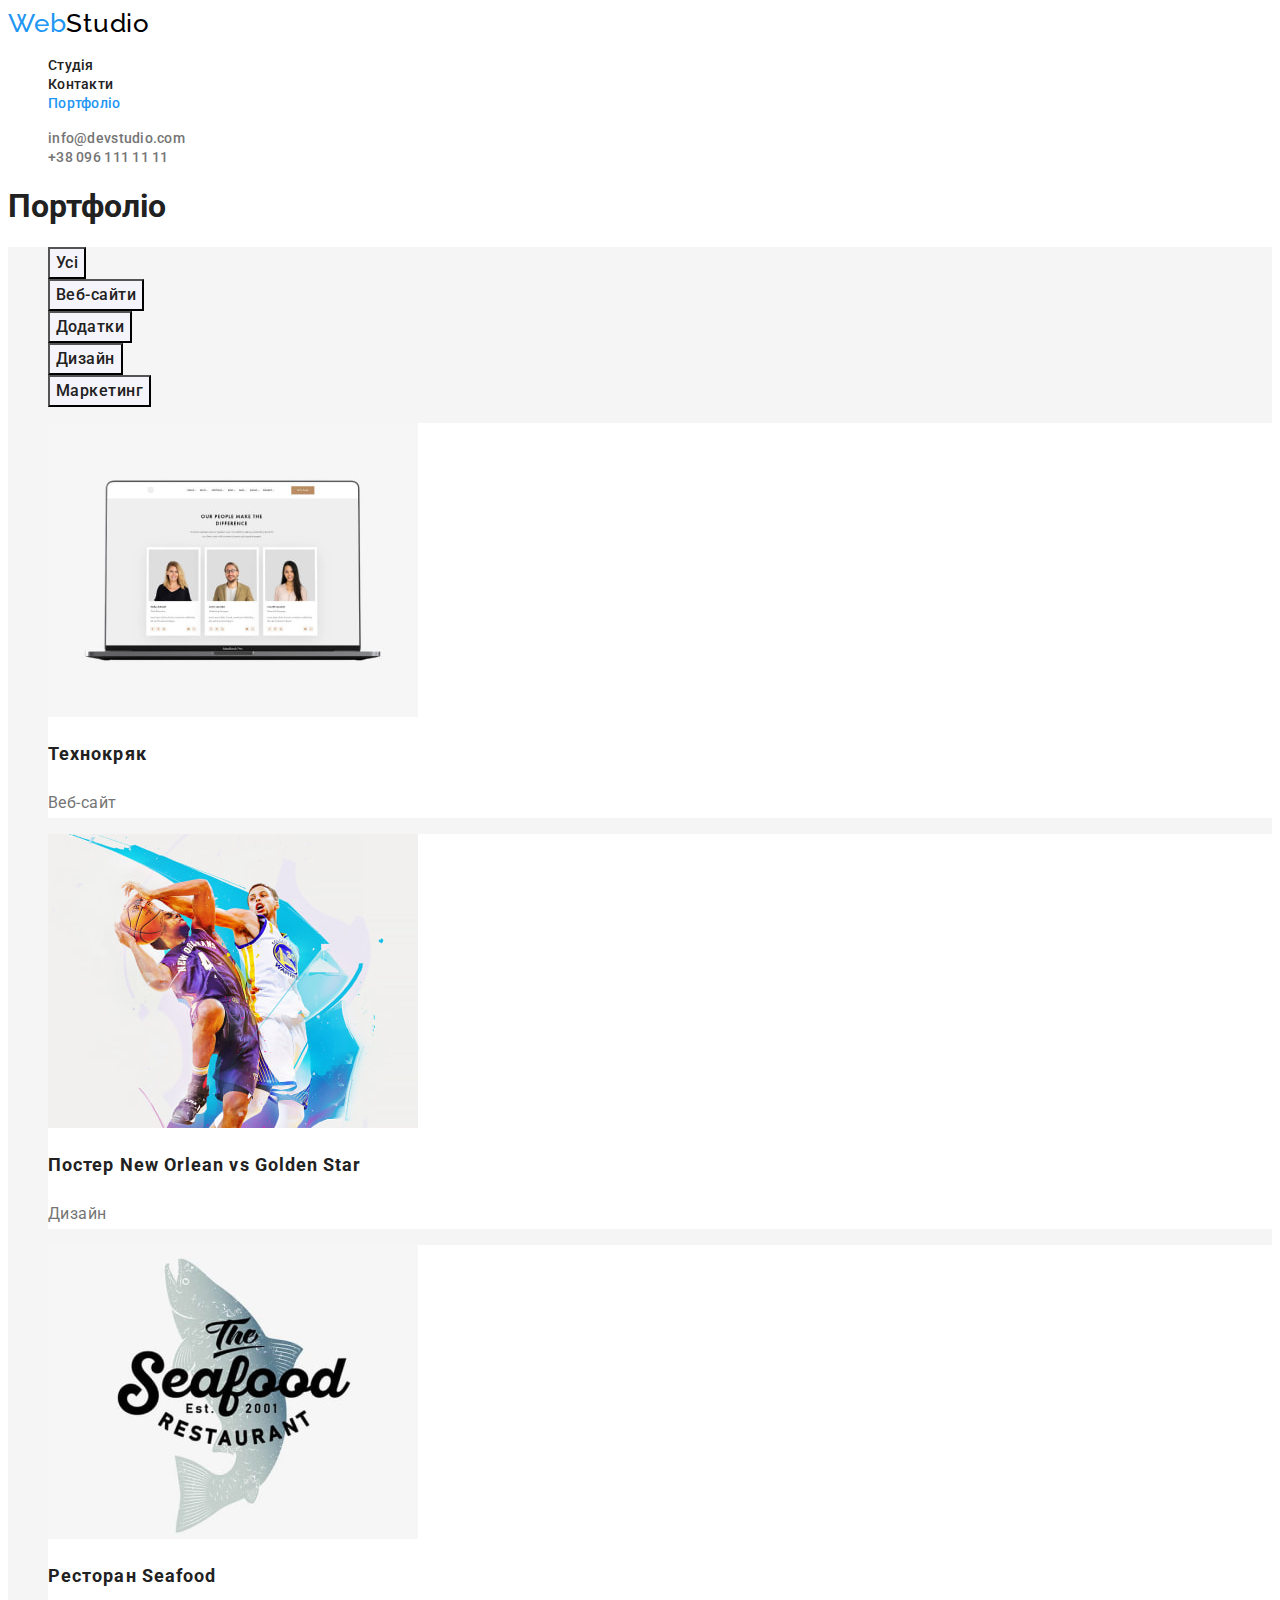
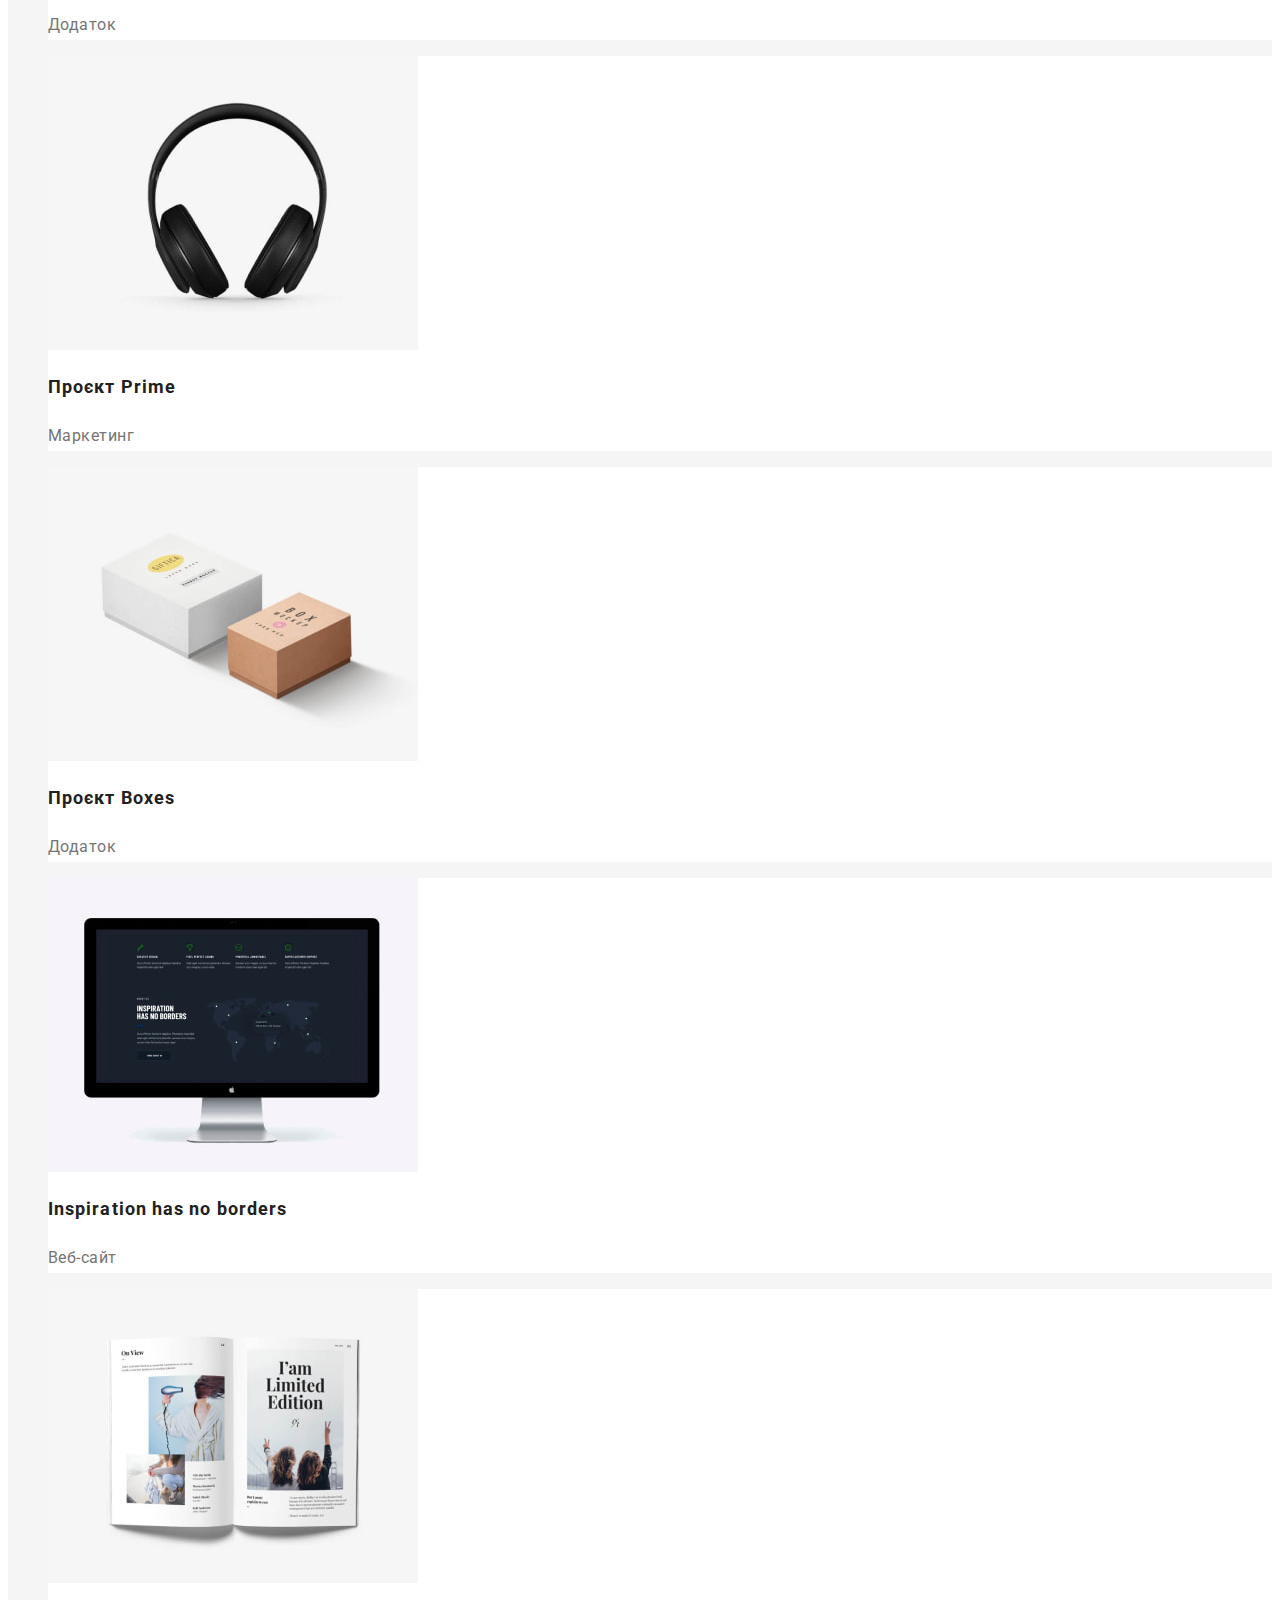
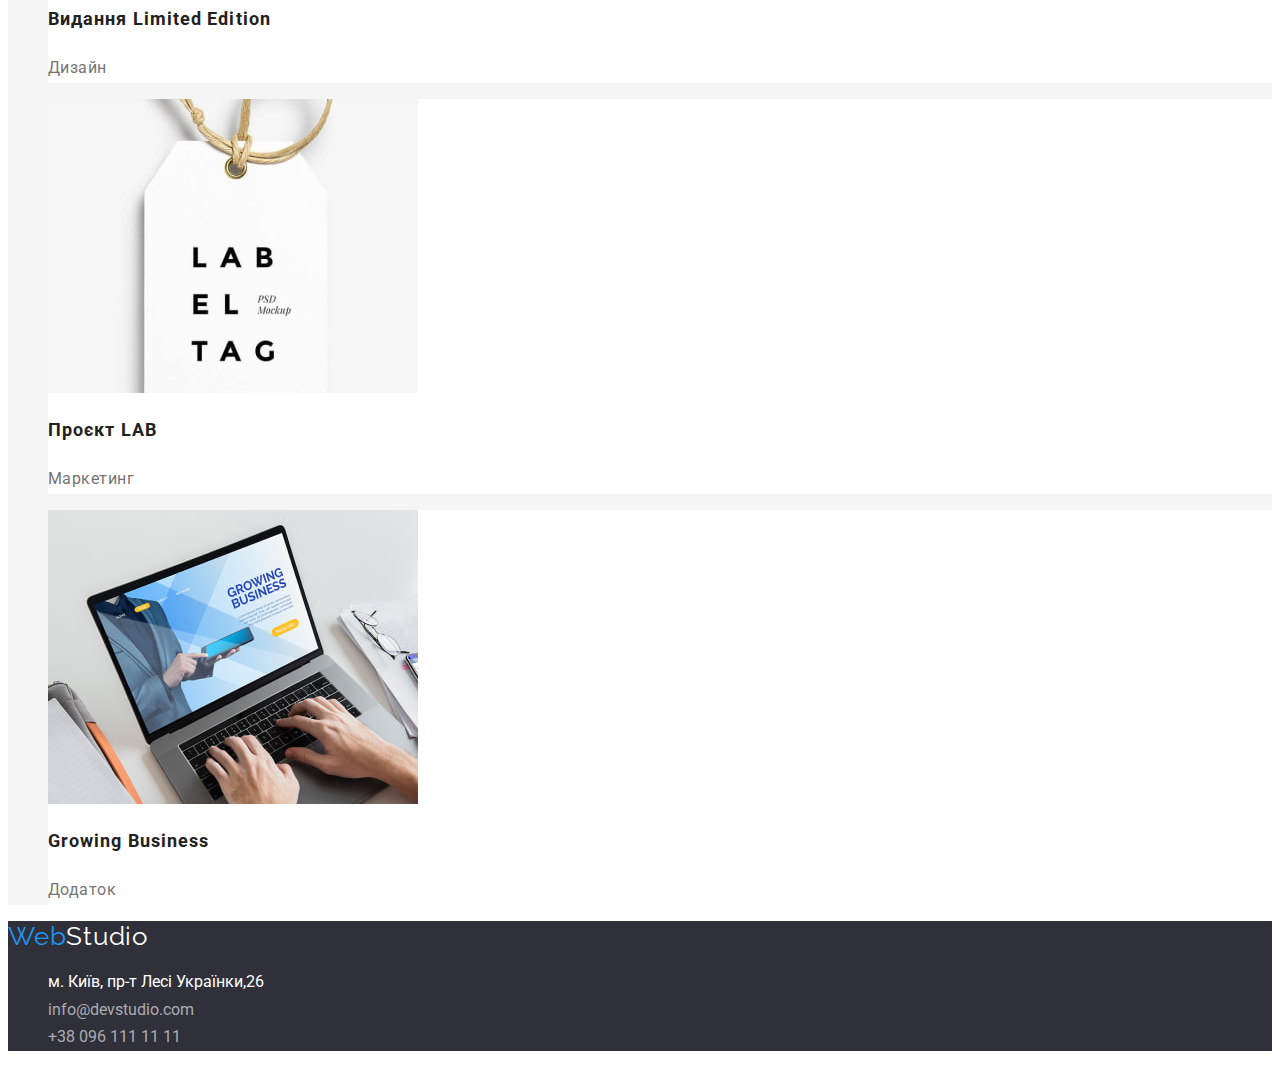
==== portfolio.html @ c3334d14 "Initial commit" ====
<!DOCTYPE html>
<html lang="uk">
  <head>
    <meta charset="UTF-8" />
    <meta http-equiv="X-UA-Compatible" content="IE=edge" />
    <meta name="viewport" content="width=device-width, initial-scale=1.0" />
    <title>Document</title>
    <link rel="stylesheet" href="./css/styles.css" />
    <link rel="preconnect" href="https://fonts.googleapis.com" />
    <link rel="preconnect" href="https://fonts.gstatic.com" crossorigin />
    <link
      href="https://fonts.googleapis.com/css2?family=Raleway:wght@700&family=Roboto:wght@400;500;700;900&display=swap"
      rel="stylesheet"
    />
  </head>
  <body>
    <!--header-->
    <header class="header">
      <nav class="main-nav">
        <a class="logo" lang="en" href="./index.html"
          >Web<span class="header-stud">Studio</span></a
        >
        <ul class="nav-list">
          <li class="nav-item">
            <a class="nav-link" href="./index.html">Студія</a>
          </li>
          <li class="nav-item"><a class="nav-link" href="">Контакти</a></li>
          <li class="nav-item">
            <a class="nav-link current" href="./portfolio.html">Портфоліо</a>
          </li>
        </ul>
      </nav>
      <ul class="contacts-list">
        <li class="list-item">
          <a href="mailto:info@devstudio.com" class="contact-link"
            >info@devstudio.com</a
          >
        </li>
        <li class="list-item">
          <a href="tel:+380961111111" class="contact-link">+38 096 111 11 11</a>
        </li>
      </ul>
    </header>
    <main>
      <h1 class="hidden">Портфоліо</h1>
      <section class="portfolio">
        <ul class="filter">
          <li class="filter-item">
            <button class="button" type="button">Усі</button>
          </li>
          <li class="filter-item">
            <button class="button" type="button">Веб-сайти</button>
          </li>
          <li class="filter-item">
            <button class="button" type="button">Додатки</button>
          </li>
          <li class="filter-item">
            <button class="button" type="button">Дизайн</button>
          </li>
          <li class="filter-item">
            <button class="button" type="button">Маркетинг</button>
          </li>
        </ul>
        <ul class="gallery">
          <li class="card">
            <img
              class="picture"
              src="./images/img11.jpg"
              alt="ноутбук"
              width="370"
              height="294"
            />
            <h2 class="subtitle">Технокряк</h2>
            <p class="card-text">Веб-сайт</p>
          </li>
          <li class="card">
            <img
              class="picture"
              src="./images/img12.jpg"
              alt="спортивний постер"
              width="370"
              height="294"
            />
            <h2 class="subtitle">
              Постер <span lang="en">New Orlean vs Golden Star</span>
            </h2>
            <p class="card-text">Дизайн</p>
          </li>
          <li class="card">
            <img
              class="picture"
              src="./images/img13.jpg"
              alt="логотип ресторану"
              width="370"
              height="294"
            />
            <h2 class="subtitle">Ресторан <span lang="eu">Seafood</span></h2>
            <p class="card-text">Додаток</p>
          </li>
          <li class="card">
            <img
              class="picture"
              src="./images/img14.jpg"
              alt="навушники"
              width="370"
              height="294"
            />
            <h2 class="subtitle">Проєкт <span lang="eu">Prime</span></h2>
            <p class="card-text">Маркетинг</p>
          </li>
          <li class="card">
            <img
              class="picture"
              src="./images/img15.jpg"
              alt="коробочки"
              width="370"
              height="294"
            />
            <h2 class="subtitle">Проєкт <span lang="eu">Boxes</span></h2>
            <p class="card-text">Додаток</p>
          </li>
          <li class="card">
            <img
              class="picture"
              src="./images/img16.jpg"
              alt="прегляд сайту"
              width="370"
              height="294"
            />
            <h2 class="subtitle" lang="eu">Inspiration has no borders</h2>
            <p class="card-text">Веб-сайт</p>
          </li>
          <li class="card">
            <img
              class="picture"
              src="./images/img17.jpg"
              alt="журнал"
              width="370"
              height="294"
            />
            <h2 class="subtitle">
              Видання <span lang="eu">Limited Edition</span>
            </h2>
            <p class="card-text">Дизайн</p>
          </li>
          <li class="card">
            <img
              class="picture"
              src="./images/img18.jpg"
              alt="логотип тегу"
              width="370"
              height="294"
            />
            <h2 class="subtitle">Проєкт <span lang="eu">LAB</span></h2>
            <p class="card-text">Маркетинг</p>
          </li>
          <li class="card">
            <img
              class="picture"
              src="./images/img19.jpg"
              alt="комп'ютерна розробка"
              width="370"
              height="294"
            />
            <h2 class="subtitle" lang="en">Growing Business</h2>
            <p class="card-text">Додаток</p>
          </li>
        </ul>
      </section>
    </main>
    <!--footer-->
    <footer class="footer">
      <a class="logo" lang="en" href="./index.html"
        >Web<span class="footer-stud">Studio</span></a
      >
      <address>
        <ul class="list">
          <li class="address-list">
            <a
              class="link"
              href="https://goo.gl/maps/RMe9iffRCKQZoAKb7"
              target="_blank"
              rel="noopener no refferrer"
              >м. Київ, пр-т Лесі Українки,26</a
            >
          </li>
          <li class="address-list">
            <a class="address-link" href="mailto:info@devstudio.com"
              >info@devstudio.com</a
            >
          </li>
          <li class="address-list">
            <a class="address-link" href="tel:+380961111111"
              >+38 096 111 11 11</a
            >
          </li>
        </ul>
      </address>
    </footer>
  </body>
</html>
---- css/styles.css ----
:root {
  /*fonts*/
  --main-font: "Roboto", "Sans-Serif";
  --secondary-font: "Raleway", "Sans-Serif";

  /*colors:*/
  /*background*/
  --main-bg-cl: #f5f5f5;
  --secondary-bg-cl: #f5f4fa;
  --additional-bg-cl: #ffffff;
  --hero-bg-cl: #2f303a;

  /*text*/
  --main-txt-cl: #212121;
  --secondary-txt-cl: #757575;
  --additional-txt-cl: #ffffff;
  --active-link-txt: #2196f3;
  --main-link-cl: #000000;
  --address-link-cl: rgba(255, 255, 255, 0.6);
}

body {
  font-family: var(--main-font);
  color: var(--main-txt-cl);
  background-color: var(--additional-bg-cl);
}

.header {
  font-weight: 500;
}

.logo {
  font-family: var(--secondary-font);
  font-size: 26px;
  letter-spacing: 0.03em;
  line-height: calc(31 / 26);
  color: var(--active-link-txt);
  text-decoration: none;
}

.header-stud {
  color: var(--main-link-cl);
}

.nav-list {
  list-style: none;
}

.nav-link {
  letter-spacing: 0.02em;
  font-size: 14px;
  line-height: calc(16.41 / 14);
  text-decoration: none;
  color: currentColor;
}

.nav-link:hover,
.nav-link:focus {
  color: var(--active-link-txt);
}
.current {
  color: var(--active-link-txt);
}

.contacts-list {
  list-style: none;
}

.contact-link {
  letter-spacing: 0.02em;
  font-size: 14px;
  text-decoration: none;
  line-height: calc(16.41 / 14);
  color: var(--secondary-txt-cl);
}

.contact-link:hover,
.contact-link:focus {
  color: var(--active-link-txt);
}

.hero {
  background-color: var(--hero-bg-cl);
}

.hero-title {
  font-weight: 900;
  font-size: 44px;
  line-height: calc(60 / 44);
  letter-spacing: 0.06em;
  text-align: center;
  color: var(--additional-txt-cl);
}

.btn {
  font-family: inherit;
  font-weight: 700;
  font-size: 16px;
  line-height: calc(30 / 16);
  letter-spacing: 0.06em;
  color: var(--additional-txt-cl);
  background-color: var(--active-link-txt);
  cursor: pointer;
}

.section{
  background-color: var(--main-bg-cl);
}

.list {
  list-style: none;
}

.section-title {
  font-size: 36px;
  letter-spacing: 0.03em;
  line-height: calc(42 / 36);
  text-align: center;
}

.section-subtitle {
  font-size: 14px;
  letter-spacing: 0.03em;
  line-height: calc(16 / 14);
}

.text {
  font-size: 14px;
  line-height: calc(24 / 14);
  letter-spacing: 0.03em;
  color: var(--secondary-txt-cl);
}

.team {
  background-color: var(--secondary-bg-cl);
}

.card {
  background-color: var(--additional-bg-cl);
}

.subject{
  font-weight: 500;
  font-size: 16px;
  line-height: calc(19 / 16);
  letter-spacing: 0.03em;
  color: var(--main-txt-cl);
}


.desc{
font-size: 16px;
line-height: calc(19 / 16);
letter-spacing: 0.03em;
color: var(--secondary-txt-cl);
}

.footer {
  background-color: var(--hero-bg-cl);
}
.footer-stud {
  color: var(--additional-txt-cl);
}
/*added line-height*/

.link {
  font-style: normal;
  line-height: calc(24 / 14);
  text-decoration: none;
  color: var(--additional-txt-cl);
}
.link:hover,
.link:focus {
  color: var(--active-link-txt);
}

.address-link {
  font-style: normal;
  line-height: calc(24 / 14);
  color: var(--address-link-cl);
  text-decoration: none;
}
/*fin*/

.address-link:hover,
.address-link:focus {
  color: var(--active-link-txt);
}

.portfolio {
  background-color: var(--main-bg-cl);
}

.filter {
  list-style: none;
}

.button {
  font-family: inherit;
  font-weight: 500;
  font-size: 16px;
  line-height: calc(26 / 16);
  letter-spacing: 0.03em;
  color: var(--main-txt-cl);
  background-color: var(--secondary-bg-cl);
}

.button:hover,
.button:focus {
  color: var(--additional-txt-cl);
  background-color: var(--active-link-txt);
  cursor: pointer;
}

.gallery {
  list-style: none;
}

.subtitle {
  font-size: 18px;
  line-height: calc(36 / 18);
  letter-spacing: 0.06em;
}

.card-text{
font-size: 16px;
line-height: calc(30 / 16);
letter-spacing: 0.03em;
color: var(--secondary-txt-cl);
}
/*Checked all files with validator*/
/*Changed numbers for integer*/
/* Changed body properties */
/* Added new classes for modifying text, changed font-sizes*/
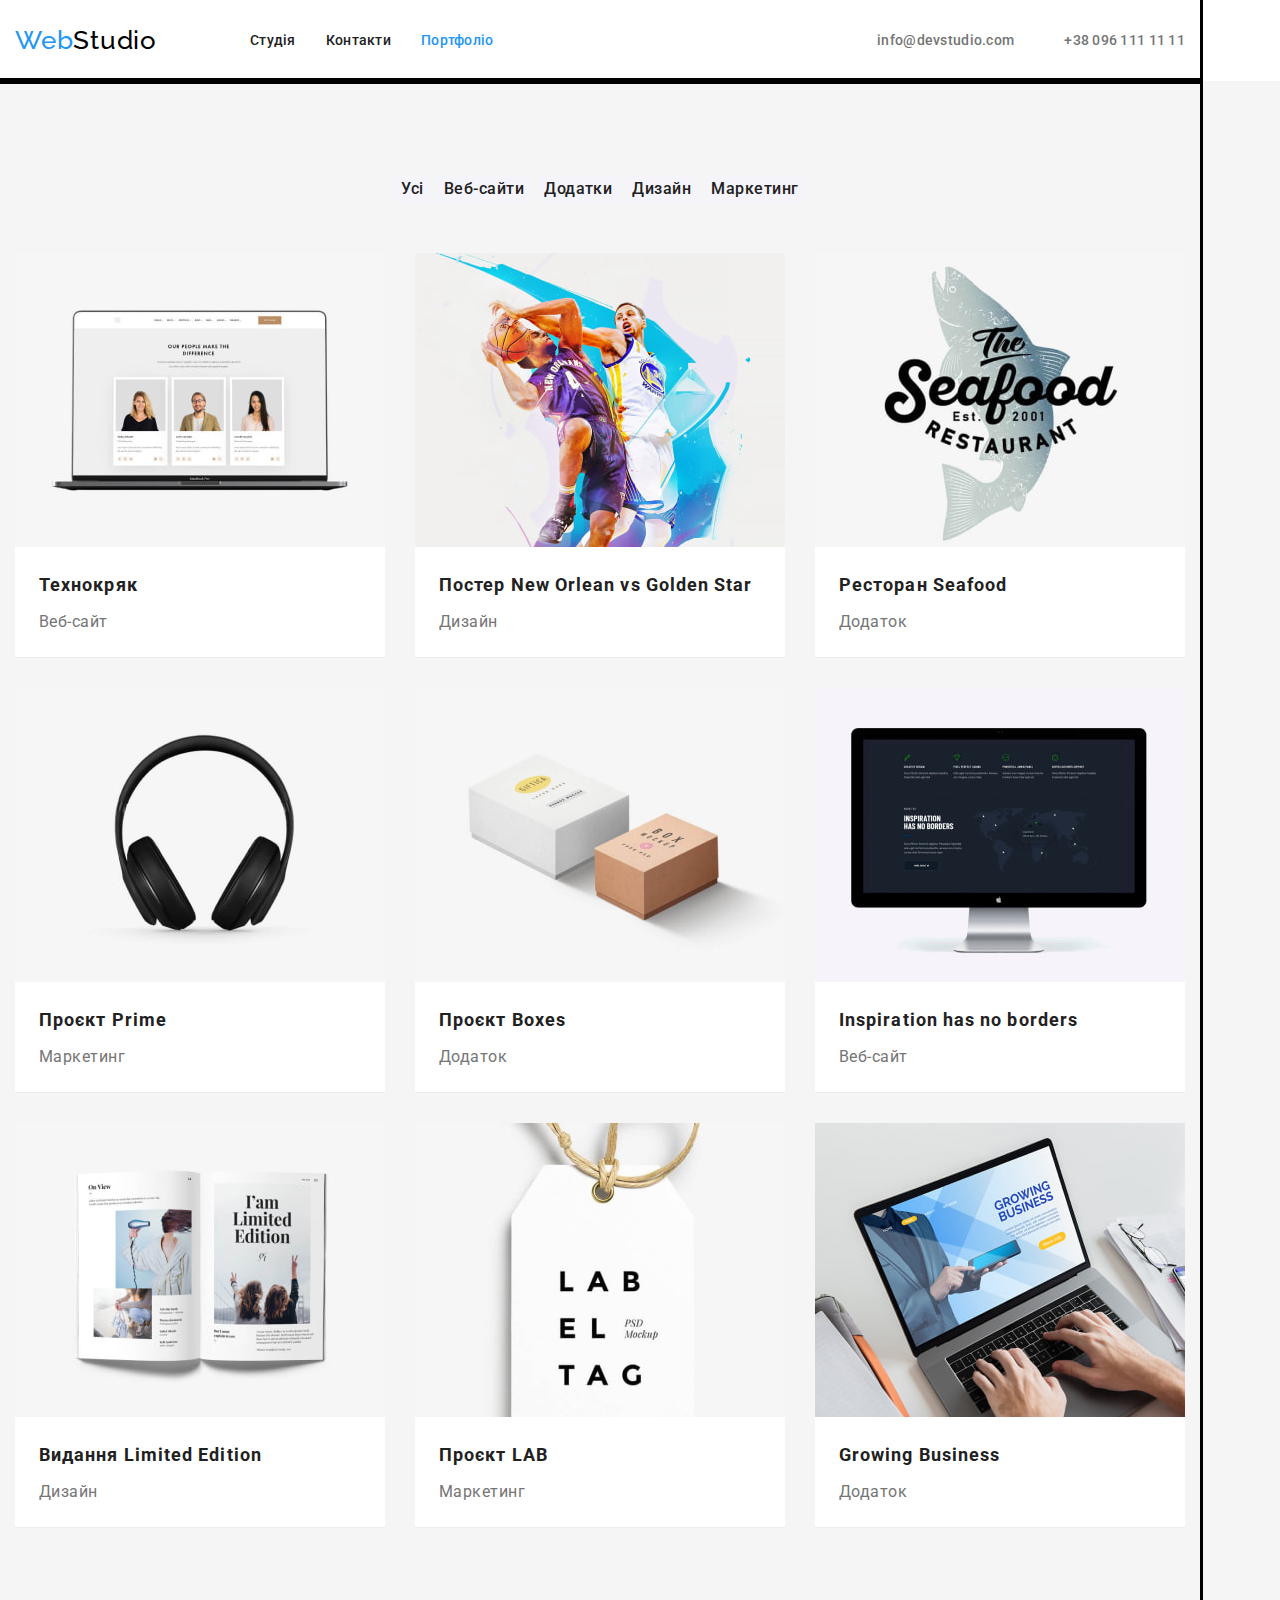
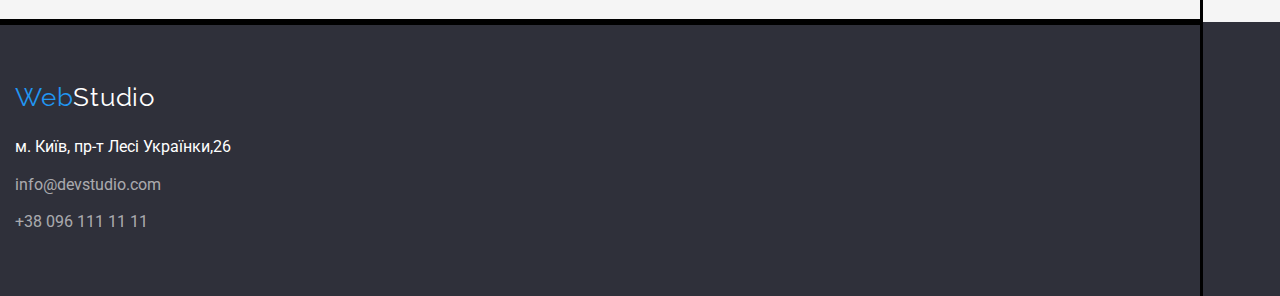
==== commit fbac3b1f: "Homework03 ver.1.0" ====
--- a/portfolio.html
+++ b/portfolio.html
@@ -5,6 +5,15 @@
     <meta http-equiv="X-UA-Compatible" content="IE=edge" />
     <meta name="viewport" content="width=device-width, initial-scale=1.0" />
     <title>Document</title>
+    <link
+      rel="stylesheet"
+      href="https://cdnjs.cloudflare.com/ajax/libs/modern-normalize/1.1.0/modern-normalize.css"
+      integrity="sha512-Y0MM+V6ymRKN2zStTqzQ227DWhhp4Mzdo6gnlRnuaNCbc+YN/ZH0sBCLTM4M0oSy9c9VKiCvd4Jk44aCLrNS5Q=="
+      crossorigin="anonymous"
+      referrerpolicy="no-referrer"
+    />
+    <link rel="preconnect" href="https://fonts.googleapis.com" />
+    <link rel="preconnect" href="https://fonts.gstatic.com" crossorigin />
     <link rel="stylesheet" href="./css/styles.css" />
     <link rel="preconnect" href="https://fonts.googleapis.com" />
     <link rel="preconnect" href="https://fonts.gstatic.com" crossorigin />
@@ -16,186 +25,133 @@
   <body>
     <!--header-->
     <header class="header">
-      <nav class="main-nav">
-        <a class="logo" lang="en" href="./index.html"
-          >Web<span class="header-stud">Studio</span></a
-        >
-        <ul class="nav-list">
-          <li class="nav-item">
-            <a class="nav-link" href="./index.html">Студія</a>
+      <div class="container header-container">
+        <nav class="main-nav">
+          <a class="logo" lang="en" href="./index.html"
+            >Web<span class="header-stud">Studio</span></a
+          >
+          <ul class="nav-list">
+            <li class="nav-item">
+              <a class="nav-link" href="./index.html">Студія</a>
+            </li>
+            <li class="nav-item"><a class="nav-link" href="">Контакти</a></li>
+            <li class="nav-item">
+              <a class="nav-link current" href="./portfolio.html">Портфоліо</a>
+            </li>
+          </ul>
+        </nav>
+        <ul class="contacts-list">
+          <li class="list-item">
+            <a href="mailto:info@devstudio.com" class="contact-link">info@devstudio.com</a>
           </li>
-          <li class="nav-item"><a class="nav-link" href="">Контакти</a></li>
-          <li class="nav-item">
-            <a class="nav-link current" href="./portfolio.html">Портфоліо</a>
+          <li class="list-item">
+            <a href="tel:+380961111111" class="contact-link">+38 096 111 11 11</a>
           </li>
         </ul>
-      </nav>
-      <ul class="contacts-list">
-        <li class="list-item">
-          <a href="mailto:info@devstudio.com" class="contact-link"
-            >info@devstudio.com</a
-          >
-        </li>
-        <li class="list-item">
-          <a href="tel:+380961111111" class="contact-link">+38 096 111 11 11</a>
-        </li>
-      </ul>
+      </div>
     </header>
     <main>
       <h1 class="hidden">Портфоліо</h1>
       <section class="portfolio">
-        <ul class="filter">
-          <li class="filter-item">
-            <button class="button" type="button">Усі</button>
-          </li>
-          <li class="filter-item">
-            <button class="button" type="button">Веб-сайти</button>
-          </li>
-          <li class="filter-item">
-            <button class="button" type="button">Додатки</button>
-          </li>
-          <li class="filter-item">
-            <button class="button" type="button">Дизайн</button>
-          </li>
-          <li class="filter-item">
-            <button class="button" type="button">Маркетинг</button>
-          </li>
-        </ul>
-        <ul class="gallery">
-          <li class="card">
-            <img
-              class="picture"
-              src="./images/img11.jpg"
-              alt="ноутбук"
-              width="370"
-              height="294"
-            />
-            <h2 class="subtitle">Технокряк</h2>
-            <p class="card-text">Веб-сайт</p>
-          </li>
-          <li class="card">
-            <img
-              class="picture"
-              src="./images/img12.jpg"
-              alt="спортивний постер"
-              width="370"
-              height="294"
-            />
-            <h2 class="subtitle">
-              Постер <span lang="en">New Orlean vs Golden Star</span>
-            </h2>
-            <p class="card-text">Дизайн</p>
-          </li>
-          <li class="card">
-            <img
-              class="picture"
-              src="./images/img13.jpg"
-              alt="логотип ресторану"
-              width="370"
-              height="294"
-            />
-            <h2 class="subtitle">Ресторан <span lang="eu">Seafood</span></h2>
-            <p class="card-text">Додаток</p>
-          </li>
-          <li class="card">
-            <img
-              class="picture"
-              src="./images/img14.jpg"
-              alt="навушники"
-              width="370"
-              height="294"
-            />
-            <h2 class="subtitle">Проєкт <span lang="eu">Prime</span></h2>
-            <p class="card-text">Маркетинг</p>
-          </li>
-          <li class="card">
-            <img
-              class="picture"
-              src="./images/img15.jpg"
-              alt="коробочки"
-              width="370"
-              height="294"
-            />
-            <h2 class="subtitle">Проєкт <span lang="eu">Boxes</span></h2>
-            <p class="card-text">Додаток</p>
-          </li>
-          <li class="card">
-            <img
-              class="picture"
-              src="./images/img16.jpg"
-              alt="прегляд сайту"
-              width="370"
-              height="294"
-            />
-            <h2 class="subtitle" lang="eu">Inspiration has no borders</h2>
-            <p class="card-text">Веб-сайт</p>
-          </li>
-          <li class="card">
-            <img
-              class="picture"
-              src="./images/img17.jpg"
-              alt="журнал"
-              width="370"
-              height="294"
-            />
-            <h2 class="subtitle">
-              Видання <span lang="eu">Limited Edition</span>
-            </h2>
-            <p class="card-text">Дизайн</p>
-          </li>
-          <li class="card">
-            <img
-              class="picture"
-              src="./images/img18.jpg"
-              alt="логотип тегу"
-              width="370"
-              height="294"
-            />
-            <h2 class="subtitle">Проєкт <span lang="eu">LAB</span></h2>
-            <p class="card-text">Маркетинг</p>
-          </li>
-          <li class="card">
-            <img
-              class="picture"
-              src="./images/img19.jpg"
-              alt="комп'ютерна розробка"
-              width="370"
-              height="294"
-            />
-            <h2 class="subtitle" lang="en">Growing Business</h2>
-            <p class="card-text">Додаток</p>
-          </li>
-        </ul>
+        <div class="container portfolio-container">
+          <ul class="filter">
+            <li class="filter-item">
+              <button class="button" type="button">Усі</button>
+            </li>
+            <li class="filter-item">
+              <button class="button" type="button">Веб-сайти</button>
+            </li>
+            <li class="filter-item">
+              <button class="button" type="button">Додатки</button>
+            </li>
+            <li class="filter-item">
+              <button class="button" type="button">Дизайн</button>
+            </li>
+            <li class="filter-item">
+              <button class="button" type="button">Маркетинг</button>
+            </li>
+          </ul>
+          <ul class="gallery">
+            <li class="gallery-card">
+              <img class="picture" src="./images/img11.jpg" alt="ноутбук" width="370" />
+              <h2 class="subtitle">Технокряк</h2>
+              <p class="card-text">Веб-сайт</p>
+            </li>
+            <li class="gallery-card">
+              <img class="picture" src="./images/img12.jpg" alt="спортивний постер" width="370" />
+              <h2 class="subtitle"> Постер <span lang="en">New Orlean vs Golden Star</span> </h2>
+              <p class="card-text">Дизайн</p>
+            </li>
+            <li class="gallery-card">
+              <img class="picture" src="./images/img13.jpg" alt="логотип ресторану" width="370" />
+              <h2 class="subtitle">Ресторан <span lang="eu">Seafood</span></h2>
+              <p class="card-text">Додаток</p>
+            </li>
+            <li class="gallery-card">
+              <img class="picture" src="./images/img14.jpg" alt="навушники" width="370" />
+              <h2 class="subtitle">Проєкт <span lang="eu">Prime</span></h2>
+              <p class="card-text">Маркетинг</p>
+            </li>
+            <li class="gallery-card">
+              <img class="picture" src="./images/img15.jpg" alt="коробочки" width="370" />
+              <h2 class="subtitle">Проєкт <span lang="eu">Boxes</span></h2>
+              <p class="card-text">Додаток</p>
+            </li>
+            <li class="gallery-card">
+              <img class="picture" src="./images/img16.jpg" alt="прегляд сайту" width="370" />
+              <h2 class="subtitle" lang="eu">Inspiration has no borders</h2>
+              <p class="card-text">Веб-сайт</p>
+            </li>
+            <li class="gallery-card">
+              <img class="picture" src="./images/img17.jpg" alt="журнал" width="370" />
+              <h2 class="subtitle"> Видання <span lang="eu">Limited Edition</span> </h2>
+              <p class="card-text">Дизайн</p>
+            </li>
+            <li class="gallery-card">
+              <img class="picture" src="./images/img18.jpg" alt="логотип тегу" width="370" />
+              <h2 class="subtitle">Проєкт <span lang="eu">LAB</span></h2>
+              <p class="card-text">Маркетинг</p>
+            </li>
+            <li class="gallery-card">
+              <img
+                class="picture"
+                src="./images/img19.jpg"
+                alt="комп'ютерна розробка"
+                width="370"
+              />
+              <h2 class="subtitle" lang="en">Growing Business</h2>
+              <p class="card-text">Додаток</p>
+            </li>
+          </ul>
+        </div>
       </section>
     </main>
     <!--footer-->
     <footer class="footer">
-      <a class="logo" lang="en" href="./index.html"
-        >Web<span class="footer-stud">Studio</span></a
-      >
-      <address>
-        <ul class="list">
-          <li class="address-list">
-            <a
-              class="link"
-              href="https://goo.gl/maps/RMe9iffRCKQZoAKb7"
-              target="_blank"
-              rel="noopener no refferrer"
-              >м. Київ, пр-т Лесі Українки,26</a
-            >
-          </li>
-          <li class="address-list">
-            <a class="address-link" href="mailto:info@devstudio.com"
-              >info@devstudio.com</a
-            >
-          </li>
-          <li class="address-list">
-            <a class="address-link" href="tel:+380961111111"
-              >+38 096 111 11 11</a
-            >
-          </li>
-        </ul>
-      </address>
+      <div class="container footer-container">
+        <a class="logo footer-logo" lang="en" href="./index.html"
+          >Web<span class="footer-stud">Studio</span></a
+        >
+        <address>
+          <ul class="list">
+            <li class="address-list">
+              <a
+                class="link"
+                href="https://goo.gl/maps/RMe9iffRCKQZoAKb7"
+                target="_blank"
+                rel="noopener no refferrer"
+                >м. Київ, пр-т Лесі Українки,26</a
+              >
+            </li>
+            <li class="address-list">
+              <a class="address-link" href="mailto:info@devstudio.com">info@devstudio.com</a>
+            </li>
+            <li class="address-list">
+              <a class="address-link" href="tel:+380961111111">+38 096 111 11 11</a>
+            </li>
+          </ul>
+        </address>
+      </div>
     </footer>
   </body>
 </html>
--- a/css/styles.css
+++ b/css/styles.css
@@ -1,7 +1,7 @@
 :root {
   /*fonts*/
-  --main-font: "Roboto", "Sans-Serif";
-  --secondary-font: "Raleway", "Sans-Serif";
+  --main-font: 'Roboto', 'Sans-Serif';
+  --secondary-font: 'Raleway', 'Sans-Serif';
 
   /*colors:*/
   /*background*/
@@ -17,7 +17,31 @@
   --active-link-txt: #2196f3;
   --main-link-cl: #000000;
   --address-link-cl: rgba(255, 255, 255, 0.6);
-}
+
+  --border-cl: #ececec;
+
+  /*mesh properties*/
+  --items: 3;
+  --indent: 30px;
+}
+
+/* reset */
+h1,
+h2,
+h3,
+h4,
+h5,
+h6,
+p,
+ul {
+  margin: 0;
+  padding: 0;
+}
+img {
+  display: block;
+}
+
+/* Styles */
 
 body {
   font-family: var(--main-font);
@@ -25,15 +49,42 @@
   background-color: var(--additional-bg-cl);
 }
 
+.container {
+  width: 1200px;
+  padding-left: 15px;
+  padding-right: 15px;
+
+  outline: #000000 solid;
+}
+
+/*header*/
+
 .header {
   font-weight: 500;
 }
 
+.header-container {
+  display: flex;
+  align-items: center;
+
+  border-bottom: 1px solid var(--border-cl);
+}
+
+.main-nav {
+  display: flex;
+  align-items: center;
+  margin-right: auto;
+}
+
 .logo {
+  margin-right: 93px;
+  display: block;
+
   font-family: var(--secondary-font);
   font-size: 26px;
   letter-spacing: 0.03em;
   line-height: calc(31 / 26);
+
   color: var(--active-link-txt);
   text-decoration: none;
 }
@@ -44,12 +95,22 @@
 
 .nav-list {
   list-style: none;
+
+  padding: 0;
+  display: flex;
+  align-items: center;
+  gap: 30px;
 }
 
 .nav-link {
+  display: block;
+  padding-top: 32px;
+  padding-bottom: 32px;
+
   letter-spacing: 0.02em;
   font-size: 14px;
   line-height: calc(16.41 / 14);
+
   text-decoration: none;
   color: currentColor;
 }
@@ -64,6 +125,10 @@
 
 .contacts-list {
   list-style: none;
+
+  display: flex;
+  align-items: center;
+  gap: 50px;
 }
 
 .contact-link {
@@ -71,6 +136,7 @@
   font-size: 14px;
   text-decoration: none;
   line-height: calc(16.41 / 14);
+
   color: var(--secondary-txt-cl);
 }
 
@@ -79,31 +145,135 @@
   color: var(--active-link-txt);
 }
 
+/* footer */
+.footer {
+  background-color: var(--hero-bg-cl);
+}
+
+.footer-container {
+  padding-top: 60px;
+  padding-bottom: 60px;
+}
+
+.footer-stud {
+  color: var(--additional-txt-cl);
+}
+
+.footer-logo {
+  display: block;
+  margin-bottom: 20px;
+}
+.link {
+  display: block;
+  margin-bottom: 10px;
+
+  font-style: normal;
+  line-height: calc(24 / 14);
+  text-decoration: none;
+
+  color: var(--additional-txt-cl);
+}
+.link:hover,
+.link:focus {
+  color: var(--active-link-txt);
+}
+
+.address-link {
+  display: block;
+
+  font-style: normal;
+  line-height: calc(24 / 14);
+  text-decoration: none;
+
+  color: var(--address-link-cl);
+}
+
+.address-list:not(:last-child) {
+  margin-bottom: 10px;
+}
+
+.address-link:hover,
+.address-link:focus {
+  color: var(--active-link-txt);
+}
+
+/* hero */
 .hero {
   background-color: var(--hero-bg-cl);
 }
 
+.hero-container {
+  padding-top: 200px;
+  padding-bottom: 200px;
+}
+
 .hero-title {
+  display: block;
+  width: 696px;
+  margin-left: auto;
+  margin-right: auto;
+  padding-bottom: 30px;
+
   font-weight: 900;
   font-size: 44px;
   line-height: calc(60 / 44);
   letter-spacing: 0.06em;
   text-align: center;
+
   color: var(--additional-txt-cl);
 }
 
 .btn {
+  display: block;
+  margin-left: auto;
+  margin-right: auto;
+  border-color: transparent;
+  border-radius: 4px;
+
   font-family: inherit;
   font-weight: 700;
   font-size: 16px;
   line-height: calc(30 / 16);
   letter-spacing: 0.06em;
+
   color: var(--additional-txt-cl);
   background-color: var(--active-link-txt);
   cursor: pointer;
 }
 
-.section{
+/* sections */
+.hidden {
+  position: absolute;
+  width: 1px;
+  height: 1px;
+  margin: -1px;
+  border: 0;
+  padding: 0;
+  white-space: nowrap;
+  clip-path: inset(100%);
+  clip: rect(0 0 0 0);
+  overflow: hidden;
+}
+
+.specifications-list {
+  display: flex;
+
+  padding-top: 94px;
+  padding-bottom: 94px;
+  gap: 30px;
+}
+
+.list-item > h3 {
+  margin-bottom: 10px;
+}
+
+img {
+  display: block;
+  max-width: 100%;
+  height: auto;
+}
+
+.section {
   background-color: var(--main-bg-cl);
 }
 
@@ -112,22 +282,39 @@
 }
 
 .section-title {
+  text-align: center;
+  margin-bottom: 50px;
+
   font-size: 36px;
   letter-spacing: 0.03em;
   line-height: calc(42 / 36);
-  text-align: center;
 }
 
 .section-subtitle {
   font-size: 14px;
   letter-spacing: 0.03em;
   line-height: calc(16 / 14);
+}
+
+.activities-list {
+  display: flex;
+  flex-wrap: wrap;
+  gap: 30px;
+}
+
+.activities-item {
+  flex-basis: calc((100% - var(--indent) * (var(--items) - 1)) / var(--items));
+}
+
+.activities-container {
+  padding-bottom: 94px;
 }
 
 .text {
   font-size: 14px;
   line-height: calc(24 / 14);
   letter-spacing: 0.03em;
+
   color: var(--secondary-txt-cl);
 }
 
@@ -135,63 +322,65 @@
   background-color: var(--secondary-bg-cl);
 }
 
+.team-container {
+  padding-top: 94px;
+  padding-bottom: 94px;
+}
+
+.card-list {
+  display: flex;
+  flex-wrap: wrap;
+  gap: 30px;
+}
+
 .card {
+  padding-bottom: 30px;
+  --items: 4;
+  flex-basis: calc((100% - var(--indent) * (var(--items) - 1)) / var(--items));
+
   background-color: var(--additional-bg-cl);
 }
 
-.subject{
+.subject {
+  display: block;
+  margin-top: 30px;
+  margin-bottom: 30px;
+  text-align: center;
+
   font-weight: 500;
   font-size: 16px;
   line-height: calc(19 / 16);
   letter-spacing: 0.03em;
+
   color: var(--main-txt-cl);
 }
 
-
-.desc{
-font-size: 16px;
-line-height: calc(19 / 16);
-letter-spacing: 0.03em;
-color: var(--secondary-txt-cl);
-}
-
-.footer {
-  background-color: var(--hero-bg-cl);
-}
-.footer-stud {
-  color: var(--additional-txt-cl);
-}
-/*added line-height*/
-
-.link {
-  font-style: normal;
-  line-height: calc(24 / 14);
-  text-decoration: none;
-  color: var(--additional-txt-cl);
-}
-.link:hover,
-.link:focus {
-  color: var(--active-link-txt);
-}
-
-.address-link {
-  font-style: normal;
-  line-height: calc(24 / 14);
-  color: var(--address-link-cl);
-  text-decoration: none;
-}
-/*fin*/
-
-.address-link:hover,
-.address-link:focus {
-  color: var(--active-link-txt);
-}
-
+.desc {
+  text-align: center;
+
+  font-size: 16px;
+  line-height: calc(19 / 16);
+  letter-spacing: 0.03em;
+  color: var(--secondary-txt-cl);
+}
+
+/* portfolio */
 .portfolio {
   background-color: var(--main-bg-cl);
 }
 
+.portfolio-container {
+  padding-top: 94px;
+  padding-bottom: 94px;
+}
+
+/* filter */
 .filter {
+  display: flex;
+  justify-content: center;
+  gap: 8px;
+  margin-bottom: 50px;
+
   list-style: none;
 }
 
@@ -201,8 +390,12 @@
   font-size: 16px;
   line-height: calc(26 / 16);
   letter-spacing: 0.03em;
+
   color: var(--main-txt-cl);
   background-color: var(--secondary-bg-cl);
+
+  border: transparent;
+  border-radius: 4px;
 }
 
 .button:hover,
@@ -212,23 +405,39 @@
   cursor: pointer;
 }
 
+/* gallery */
 .gallery {
   list-style: none;
+
+  display: flex;
+  flex-wrap: wrap;
+  gap: 30px;
+}
+
+/* cards */
+.gallery-card {
+  flex-basis: calc((100% - var(--indent) * (var(--items) - 1)) / var(--items));
+  padding-bottom: 20px;
+  border-bottom: 1px solid var(--border-cl);
+
+  background-color: var(--additional-bg-cl);
 }
 
 .subtitle {
+  margin: 20px 24px 4px;
+
   font-size: 18px;
   line-height: calc(36 / 18);
   letter-spacing: 0.06em;
 }
 
-.card-text{
-font-size: 16px;
-line-height: calc(30 / 16);
-letter-spacing: 0.03em;
-color: var(--secondary-txt-cl);
-}
-/*Checked all files with validator*/
-/*Changed numbers for integer*/
-/* Changed body properties */
-/* Added new classes for modifying text, changed font-sizes*/+.card-text {
+  margin-left: 24px;
+  margin-right: 24px;
+
+  font-size: 16px;
+  line-height: calc(30 / 16);
+  letter-spacing: 0.03em;
+
+  color: var(--secondary-txt-cl);
+}
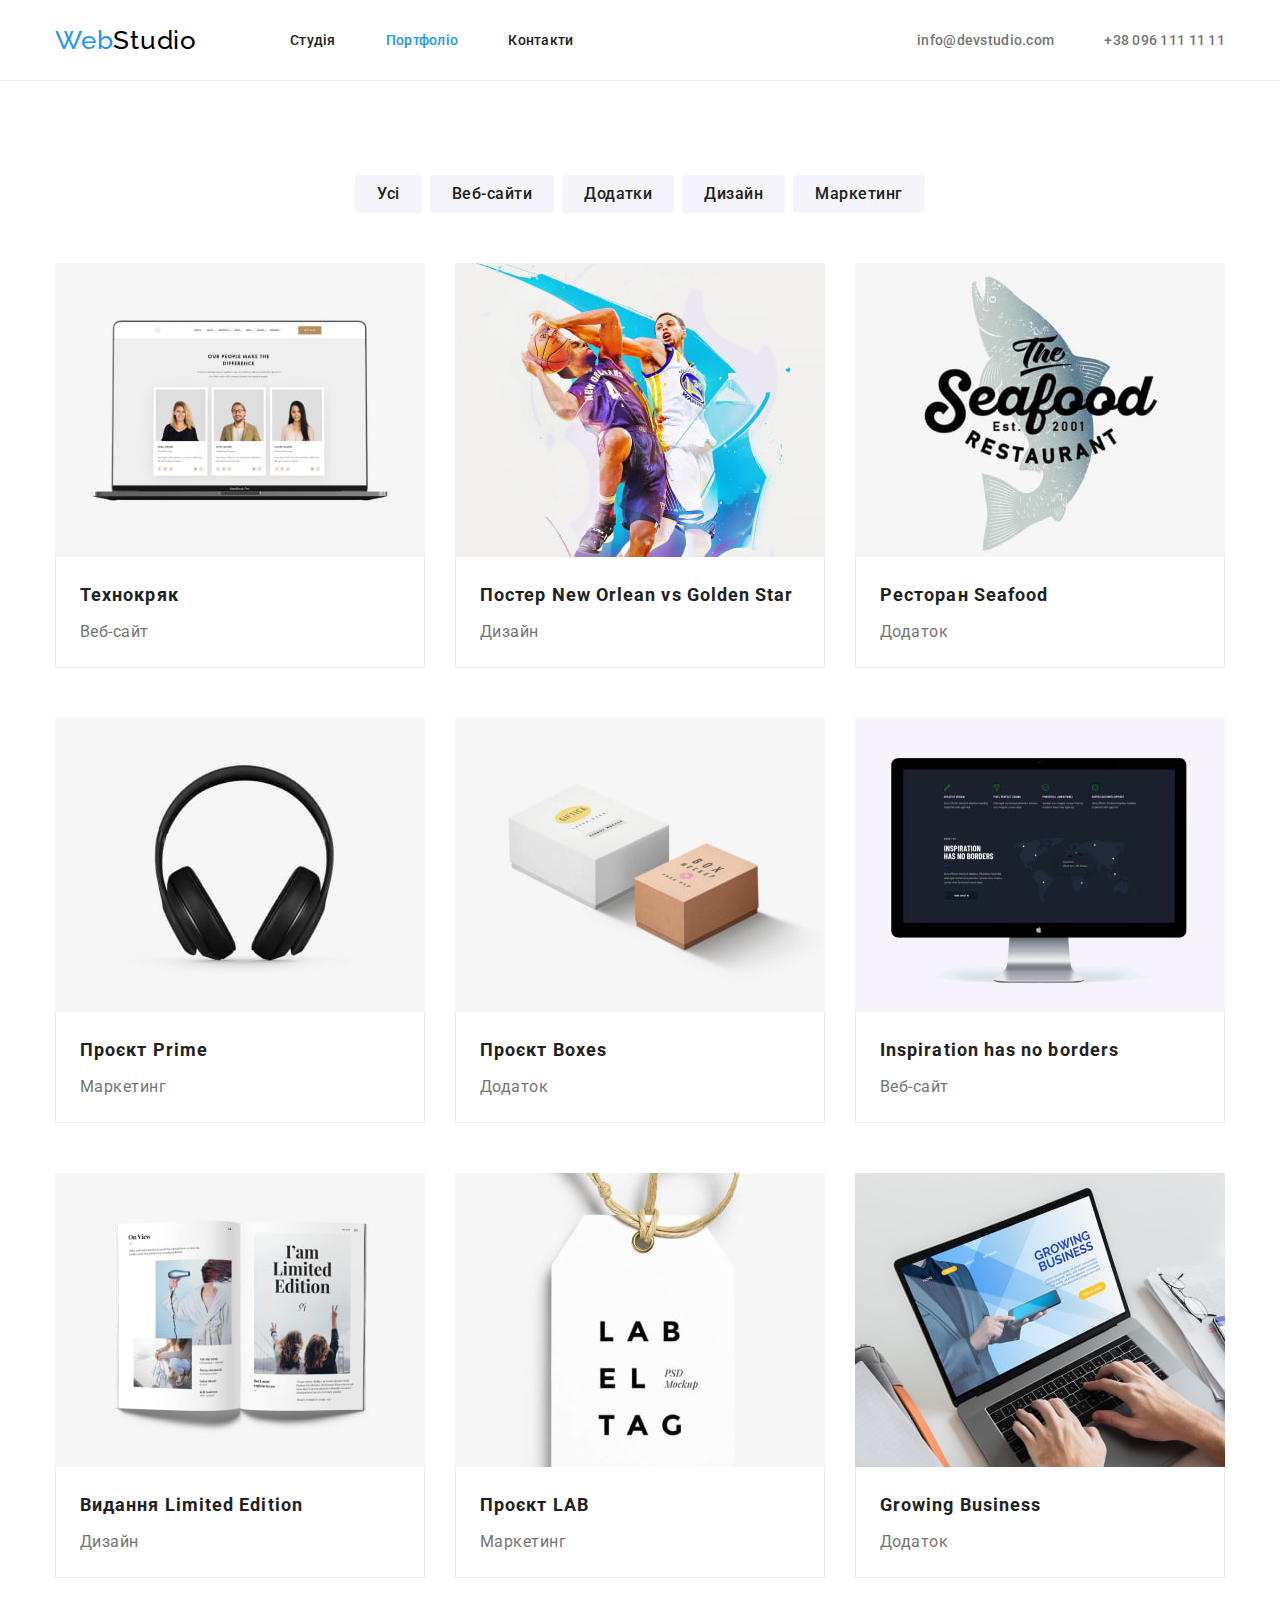
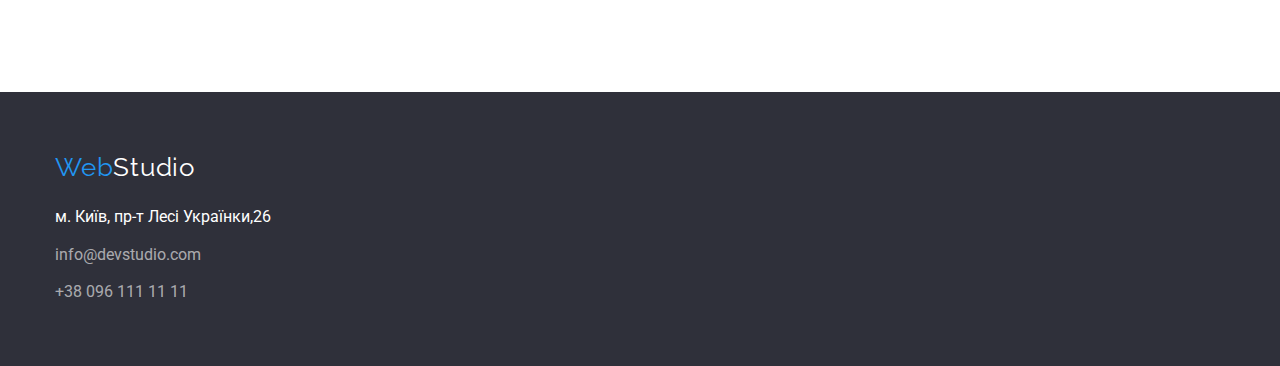
==== commit eefdbdb1: "Homework3 v.2.0" ====
--- a/portfolio.html
+++ b/portfolio.html
@@ -34,10 +34,10 @@
             <li class="nav-item">
               <a class="nav-link" href="./index.html">Студія</a>
             </li>
-            <li class="nav-item"><a class="nav-link" href="">Контакти</a></li>
             <li class="nav-item">
               <a class="nav-link current" href="./portfolio.html">Портфоліо</a>
             </li>
+            <li class="nav-item"><a class="nav-link" href="">Контакти</a></li>
           </ul>
         </nav>
         <ul class="contacts-list">
@@ -51,9 +51,9 @@
       </div>
     </header>
     <main>
-      <h1 class="hidden">Портфоліо</h1>
       <section class="portfolio">
         <div class="container portfolio-container">
+          <h1 class="hidden">Портфоліо</h1>
           <ul class="filter">
             <li class="filter-item">
               <button class="button" type="button">Усі</button>
@@ -74,43 +74,59 @@
           <ul class="gallery">
             <li class="gallery-card">
               <img class="picture" src="./images/img11.jpg" alt="ноутбук" width="370" />
-              <h2 class="subtitle">Технокряк</h2>
-              <p class="card-text">Веб-сайт</p>
+              <div class="card-wrapper">
+                <h2 class="subtitle">Технокряк</h2>
+                <p class="card-text">Веб-сайт</p>
+              </div>
             </li>
             <li class="gallery-card">
               <img class="picture" src="./images/img12.jpg" alt="спортивний постер" width="370" />
-              <h2 class="subtitle"> Постер <span lang="en">New Orlean vs Golden Star</span> </h2>
-              <p class="card-text">Дизайн</p>
+              <div class="card-wrapper">
+                <h2 class="subtitle"> Постер <span lang="en">New Orlean vs Golden Star</span> </h2>
+                <p class="card-text">Дизайн</p>
+              </div>
             </li>
             <li class="gallery-card">
               <img class="picture" src="./images/img13.jpg" alt="логотип ресторану" width="370" />
-              <h2 class="subtitle">Ресторан <span lang="eu">Seafood</span></h2>
-              <p class="card-text">Додаток</p>
+              <div class="card-wrapper">
+                <h2 class="subtitle">Ресторан <span lang="eu">Seafood</span></h2>
+                <p class="card-text">Додаток</p>
+              </div>
             </li>
             <li class="gallery-card">
               <img class="picture" src="./images/img14.jpg" alt="навушники" width="370" />
-              <h2 class="subtitle">Проєкт <span lang="eu">Prime</span></h2>
-              <p class="card-text">Маркетинг</p>
+              <div class="card-wrapper">
+                <h2 class="subtitle">Проєкт <span lang="eu">Prime</span></h2>
+                <p class="card-text">Маркетинг</p>
+              </div>
             </li>
             <li class="gallery-card">
               <img class="picture" src="./images/img15.jpg" alt="коробочки" width="370" />
-              <h2 class="subtitle">Проєкт <span lang="eu">Boxes</span></h2>
-              <p class="card-text">Додаток</p>
+              <div class="card-wrapper">
+                <h2 class="subtitle">Проєкт <span lang="eu">Boxes</span></h2>
+                <p class="card-text">Додаток</p>
+              </div>
             </li>
             <li class="gallery-card">
               <img class="picture" src="./images/img16.jpg" alt="прегляд сайту" width="370" />
-              <h2 class="subtitle" lang="eu">Inspiration has no borders</h2>
-              <p class="card-text">Веб-сайт</p>
+              <div class="card-wrapper">
+                <h2 class="subtitle" lang="eu">Inspiration has no borders</h2>
+                <p class="card-text">Веб-сайт</p>
+              </div>
             </li>
             <li class="gallery-card">
               <img class="picture" src="./images/img17.jpg" alt="журнал" width="370" />
-              <h2 class="subtitle"> Видання <span lang="eu">Limited Edition</span> </h2>
-              <p class="card-text">Дизайн</p>
+              <div class="card-wrapper">
+                <h2 class="subtitle"> Видання <span lang="eu">Limited Edition</span> </h2>
+                <p class="card-text">Дизайн</p>
+              </div>
             </li>
             <li class="gallery-card">
               <img class="picture" src="./images/img18.jpg" alt="логотип тегу" width="370" />
-              <h2 class="subtitle">Проєкт <span lang="eu">LAB</span></h2>
-              <p class="card-text">Маркетинг</p>
+              <div class="card-wrapper">
+                <h2 class="subtitle">Проєкт <span lang="eu">LAB</span></h2>
+                <p class="card-text">Маркетинг</p>
+              </div>
             </li>
             <li class="gallery-card">
               <img
@@ -119,8 +135,10 @@
                 alt="комп'ютерна розробка"
                 width="370"
               />
-              <h2 class="subtitle" lang="en">Growing Business</h2>
-              <p class="card-text">Додаток</p>
+              <div class="card-wrapper">
+                <h2 class="subtitle" lang="en">Growing Business</h2>
+                <p class="card-text">Додаток</p>
+              </div>
             </li>
           </ul>
         </div>
@@ -128,7 +146,7 @@
     </main>
     <!--footer-->
     <footer class="footer">
-      <div class="container footer-container">
+      <div class="container">
         <a class="logo footer-logo" lang="en" href="./index.html"
           >Web<span class="footer-stud">Studio</span></a
         >
--- a/css/styles.css
+++ b/css/styles.css
@@ -39,6 +39,8 @@
 }
 img {
   display: block;
+  max-width: 100%;
+  height: auto;
 }
 
 /* Styles */
@@ -53,21 +55,20 @@
   width: 1200px;
   padding-left: 15px;
   padding-right: 15px;
-
-  outline: #000000 solid;
+  margin-left: auto;
+  margin-right: auto;
 }
 
 /*header*/
 
 .header {
   font-weight: 500;
+  border-bottom: 1px solid var(--border-cl);
 }
 
 .header-container {
   display: flex;
   align-items: center;
-
-  border-bottom: 1px solid var(--border-cl);
 }
 
 .main-nav {
@@ -99,7 +100,7 @@
   padding: 0;
   display: flex;
   align-items: center;
-  gap: 30px;
+  gap: 50px;
 }
 
 .nav-link {
@@ -132,6 +133,9 @@
 }
 
 .contact-link {
+  padding-top: 32px;
+  padding-bottom: 32px;
+
   letter-spacing: 0.02em;
   font-size: 14px;
   text-decoration: none;
@@ -148,9 +152,6 @@
 /* footer */
 .footer {
   background-color: var(--hero-bg-cl);
-}
-
-.footer-container {
   padding-top: 60px;
   padding-bottom: 60px;
 }
@@ -162,6 +163,7 @@
 .footer-logo {
   display: block;
   margin-bottom: 20px;
+  margin-right: 0;
 }
 .link {
   display: block;
@@ -200,9 +202,6 @@
 /* hero */
 .hero {
   background-color: var(--hero-bg-cl);
-}
-
-.hero-container {
   padding-top: 200px;
   padding-bottom: 200px;
 }
@@ -212,7 +211,8 @@
   width: 696px;
   margin-left: auto;
   margin-right: auto;
-  padding-bottom: 30px;
+  margin-bottom: 30px;
+  text-transform: uppercase;
 
   font-weight: 900;
   font-size: 44px;
@@ -227,6 +227,7 @@
   display: block;
   margin-left: auto;
   margin-right: auto;
+  padding: 10px 32px;
   border-color: transparent;
   border-radius: 4px;
 
@@ -242,6 +243,16 @@
 }
 
 /* sections */
+
+.section {
+  padding-top: 94px;
+  padding-bottom: 94px;
+}
+
+.activities-section {
+  padding-top: 0;
+}
+
 .hidden {
   position: absolute;
   width: 1px;
@@ -257,12 +268,13 @@
 
 .specifications-list {
   display: flex;
-
-  padding-top: 94px;
-  padding-bottom: 94px;
   gap: 30px;
 }
 
+.spec-list-item {
+  --items: 4;
+  flex-basis: calc((100% - var(--indent) * (var(--items) - 1)) / var(--items));
+}
 .list-item > h3 {
   margin-bottom: 10px;
 }
@@ -306,10 +318,6 @@
   flex-basis: calc((100% - var(--indent) * (var(--items) - 1)) / var(--items));
 }
 
-.activities-container {
-  padding-bottom: 94px;
-}
-
 .text {
   font-size: 14px;
   line-height: calc(24 / 14);
@@ -322,11 +330,6 @@
   background-color: var(--secondary-bg-cl);
 }
 
-.team-container {
-  padding-top: 94px;
-  padding-bottom: 94px;
-}
-
 .card-list {
   display: flex;
   flex-wrap: wrap;
@@ -334,17 +337,23 @@
 }
 
 .card {
-  padding-bottom: 30px;
   --items: 4;
   flex-basis: calc((100% - var(--indent) * (var(--items) - 1)) / var(--items));
 
   background-color: var(--additional-bg-cl);
 }
 
+.wrapper {
+  padding: 30px 0;
+
+  box-shadow: 0px 1px 3px rgba(0, 0, 0, 0.12), 0px 1px 1px rgba(0, 0, 0, 0.14),
+    0px 2px 1px rgba(0, 0, 0, 0.2);
+  border-radius: 0px 0px 4px 4px;
+}
+
 .subject {
   display: block;
-  margin-top: 30px;
-  margin-bottom: 30px;
+  margin-bottom: 10px;
   text-align: center;
 
   font-weight: 500;
@@ -366,10 +375,6 @@
 
 /* portfolio */
 .portfolio {
-  background-color: var(--main-bg-cl);
-}
-
-.portfolio-container {
   padding-top: 94px;
   padding-bottom: 94px;
 }
@@ -385,6 +390,8 @@
 }
 
 .button {
+  padding: 6px 22px;
+
   font-family: inherit;
   font-weight: 500;
   font-size: 16px;
@@ -402,6 +409,9 @@
 .button:focus {
   color: var(--additional-txt-cl);
   background-color: var(--active-link-txt);
+  box-shadow: 0px 3px 1px rgba(0, 0, 0, 0.1), 0px 1px 2px rgba(0, 0, 0, 0.08),
+    0px 2px 2px rgba(0, 0, 0, 0.12);
+  border-radius: 4px;
   cursor: pointer;
 }
 
@@ -418,13 +428,19 @@
 .gallery-card {
   flex-basis: calc((100% - var(--indent) * (var(--items) - 1)) / var(--items));
   padding-bottom: 20px;
-  border-bottom: 1px solid var(--border-cl);
 
   background-color: var(--additional-bg-cl);
 }
 
+.card-wrapper {
+  padding: 20px 24px;
+
+  border: 1px solid var(--border-cl);
+  border-top: none;
+}
+
 .subtitle {
-  margin: 20px 24px 4px;
+  margin-bottom: 4px;
 
   font-size: 18px;
   line-height: calc(36 / 18);
@@ -432,9 +448,6 @@
 }
 
 .card-text {
-  margin-left: 24px;
-  margin-right: 24px;
-
   font-size: 16px;
   line-height: calc(30 / 16);
   letter-spacing: 0.03em;
